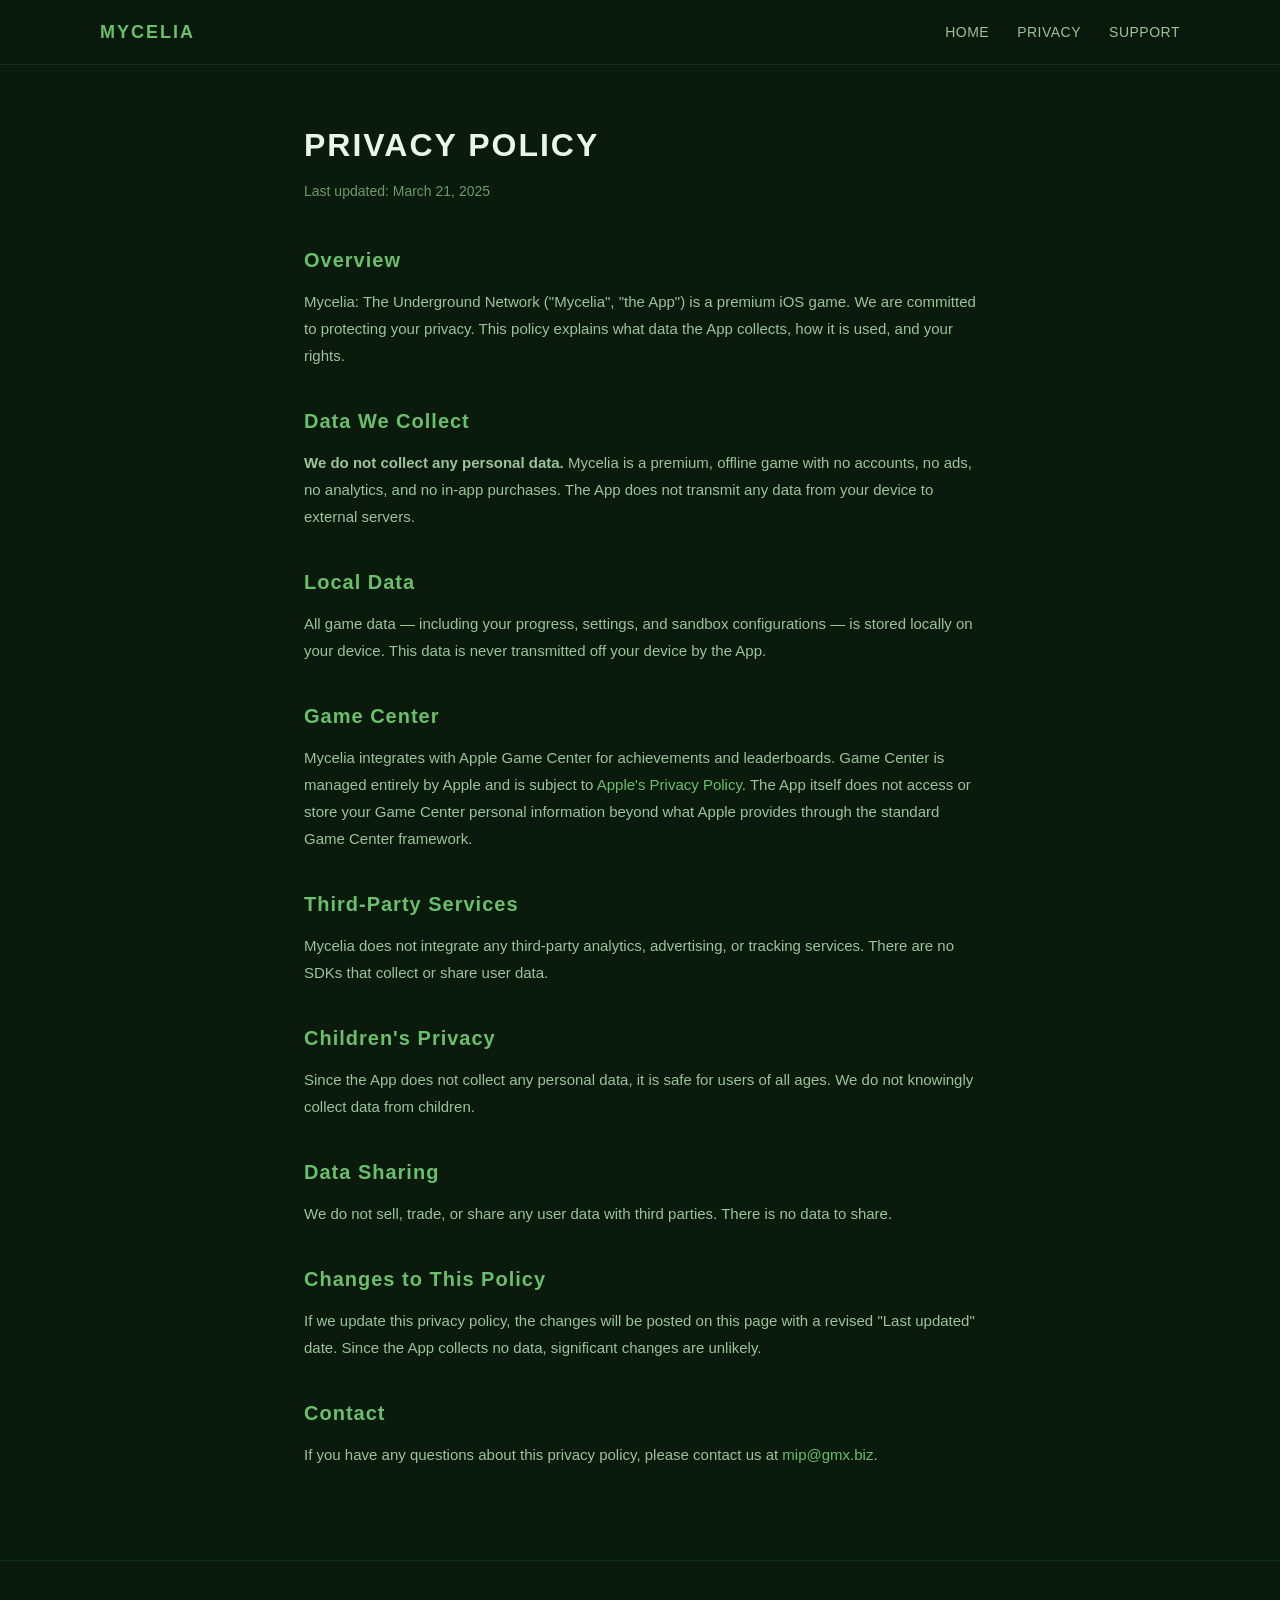
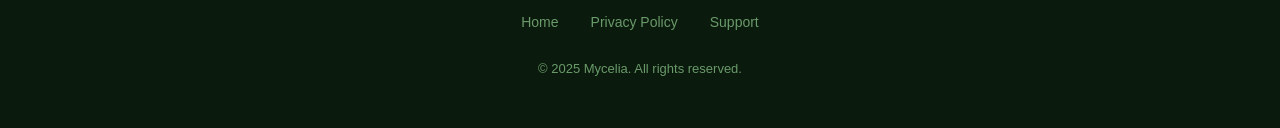
==== docs/privacy.html @ 4af87801 "Add files via upload" ====
<!DOCTYPE html>
<html lang="en">
<head>
  <meta charset="UTF-8">
  <meta name="viewport" content="width=device-width, initial-scale=1.0">
  <title>Privacy Policy — Mycelia: The Underground Network</title>
  <meta name="description" content="Privacy policy for Mycelia: The Underground Network iOS app.">
  <meta name="theme-color" content="#0a1a0d">
  <link rel="stylesheet" href="style.css">
</head>
<body>

<nav class="site-nav" role="navigation" aria-label="Main navigation">
  <div class="nav-inner">
    <a href="index.html" class="logo">Mycelia</a>
    <ul class="nav-links">
      <li><a href="index.html">Home</a></li>
      <li><a href="privacy.html">Privacy</a></li>
      <li><a href="support.html">Support</a></li>
    </ul>
  </div>
</nav>

<main class="legal-page">
  <h1>Privacy Policy</h1>
  <p class="last-updated">Last updated: March 21, 2025</p>

  <h2>Overview</h2>
  <p>Mycelia: The Underground Network ("Mycelia", "the App") is a premium iOS game. We are committed to protecting your privacy. This policy explains what data the App collects, how it is used, and your rights.</p>

  <h2>Data We Collect</h2>
  <p><strong>We do not collect any personal data.</strong> Mycelia is a premium, offline game with no accounts, no ads, no analytics, and no in-app purchases. The App does not transmit any data from your device to external servers.</p>

  <h2>Local Data</h2>
  <p>All game data — including your progress, settings, and sandbox configurations — is stored locally on your device. This data is never transmitted off your device by the App.</p>

  <h2>Game Center</h2>
  <p>Mycelia integrates with Apple Game Center for achievements and leaderboards. Game Center is managed entirely by Apple and is subject to <a href="https://www.apple.com/legal/privacy/" rel="noopener noreferrer" target="_blank">Apple's Privacy Policy</a>. The App itself does not access or store your Game Center personal information beyond what Apple provides through the standard Game Center framework.</p>

  <h2>Third-Party Services</h2>
  <p>Mycelia does not integrate any third-party analytics, advertising, or tracking services. There are no SDKs that collect or share user data.</p>

  <h2>Children's Privacy</h2>
  <p>Since the App does not collect any personal data, it is safe for users of all ages. We do not knowingly collect data from children.</p>

  <h2>Data Sharing</h2>
  <p>We do not sell, trade, or share any user data with third parties. There is no data to share.</p>

  <h2>Changes to This Policy</h2>
  <p>If we update this privacy policy, the changes will be posted on this page with a revised "Last updated" date. Since the App collects no data, significant changes are unlikely.</p>

  <h2>Contact</h2>
  <p>If you have any questions about this privacy policy, please contact us at <a href="mailto:mip@gmx.biz">mip@gmx.biz</a>.</p>
</main>

<footer class="site-footer">
  <div class="footer-inner">
    <ul class="footer-links">
      <li><a href="index.html">Home</a></li>
      <li><a href="privacy.html">Privacy Policy</a></li>
      <li><a href="support.html">Support</a></li>
    </ul>
    <p class="footer-copy">&copy; 2025 Mycelia. All rights reserved.</p>
  </div>
</footer>

</body>
</html>
---- docs/style.css ----
/* ── Mycelia Website ── */
:root {
  --bg-dark: #0a1a0d;
  --bg-card: #132117;
  --bg-card-hover: #1a2f1e;
  --green-accent: #6abf6a;
  --green-light: #b8e6b8;
  --green-muted: #3d7a3d;
  --gold: #ffd700;
  --text-primary: #e8f5e8;
  --text-secondary: #9bc49b;
  --text-muted: #6a9a6a;
  --font-body: -apple-system, BlinkMacSystemFont, 'Segoe UI', Roboto, Helvetica, Arial, sans-serif;
  --font-display: 'SF Pro Display', -apple-system, BlinkMacSystemFont, 'Segoe UI', Roboto, sans-serif;
  --max-width: 1080px;
  --radius: 16px;
}

*, *::before, *::after {
  box-sizing: border-box;
  margin: 0;
  padding: 0;
}

html {
  scroll-behavior: smooth;
  -webkit-text-size-adjust: 100%;
}

body {
  font-family: var(--font-body);
  background: var(--bg-dark);
  color: var(--text-primary);
  line-height: 1.6;
  min-height: 100vh;
  overflow-x: hidden;
}

a {
  color: var(--green-accent);
  text-decoration: none;
  transition: color 0.2s;
}
a:hover {
  color: var(--green-light);
}

img {
  max-width: 100%;
  height: auto;
  display: block;
}

/* ── Navigation ── */
.site-nav {
  position: fixed;
  top: 0;
  left: 0;
  right: 0;
  z-index: 100;
  background: rgba(10, 26, 13, 0.92);
  backdrop-filter: blur(12px);
  -webkit-backdrop-filter: blur(12px);
  border-bottom: 1px solid rgba(106, 191, 106, 0.15);
  padding: 0 24px;
}
.site-nav .nav-inner {
  max-width: var(--max-width);
  margin: 0 auto;
  display: flex;
  align-items: center;
  justify-content: space-between;
  height: 64px;
}
.site-nav .logo {
  font-family: var(--font-display);
  font-size: 18px;
  font-weight: 700;
  letter-spacing: 2px;
  color: var(--green-accent);
  text-transform: uppercase;
}
.nav-links {
  display: flex;
  gap: 28px;
  list-style: none;
}
.nav-links a {
  font-size: 14px;
  font-weight: 500;
  color: var(--text-secondary);
  letter-spacing: 0.5px;
  text-transform: uppercase;
  transition: color 0.2s;
}
.nav-links a:hover {
  color: var(--green-accent);
}

/* ── Hero ── */
.hero {
  padding: 160px 24px 80px;
  text-align: center;
  position: relative;
  overflow: hidden;
  background: radial-gradient(ellipse at 50% 0%, rgba(106, 191, 106, 0.08) 0%, transparent 70%);
}
.hero h1 {
  font-family: var(--font-display);
  font-size: clamp(36px, 6vw, 64px);
  font-weight: 800;
  letter-spacing: 4px;
  text-transform: uppercase;
  color: var(--text-primary);
  margin-bottom: 16px;
}
.hero h1 span {
  display: block;
  font-size: clamp(16px, 2.5vw, 24px);
  font-weight: 400;
  letter-spacing: 6px;
  color: var(--green-accent);
  margin-top: 8px;
}
.hero .tagline {
  font-size: clamp(16px, 2vw, 22px);
  color: var(--text-secondary);
  max-width: 560px;
  margin: 0 auto 40px;
  line-height: 1.5;
}
.hero .cta-group {
  display: flex;
  gap: 16px;
  justify-content: center;
  flex-wrap: wrap;
}
.btn-primary {
  display: inline-flex;
  align-items: center;
  gap: 10px;
  padding: 14px 32px;
  background: var(--green-accent);
  color: var(--bg-dark);
  border-radius: 50px;
  font-weight: 700;
  font-size: 16px;
  letter-spacing: 0.5px;
  transition: background 0.2s, transform 0.15s;
}
.btn-primary:hover {
  background: var(--green-light);
  color: var(--bg-dark);
  transform: translateY(-2px);
}
.btn-primary svg {
  width: 20px;
  height: 20px;
}
.btn-secondary {
  display: inline-flex;
  align-items: center;
  gap: 10px;
  padding: 14px 32px;
  background: transparent;
  color: var(--green-accent);
  border: 2px solid var(--green-accent);
  border-radius: 50px;
  font-weight: 700;
  font-size: 16px;
  letter-spacing: 0.5px;
  transition: background 0.2s, transform 0.15s;
}
.btn-secondary:hover {
  background: rgba(106, 191, 106, 0.1);
  transform: translateY(-2px);
}

/* ── Sections ── */
.section {
  padding: 80px 24px;
  max-width: var(--max-width);
  margin: 0 auto;
}
.section-title {
  font-family: var(--font-display);
  font-size: clamp(24px, 3.5vw, 40px);
  font-weight: 700;
  letter-spacing: 2px;
  text-transform: uppercase;
  text-align: center;
  margin-bottom: 12px;
  color: var(--text-primary);
}
.section-subtitle {
  text-align: center;
  color: var(--text-secondary);
  font-size: 17px;
  max-width: 600px;
  margin: 0 auto 48px;
}

/* ── About / Pitch ── */
.about-grid {
  display: grid;
  grid-template-columns: 1fr 1fr;
  gap: 48px;
  align-items: center;
}
.about-text p {
  color: var(--text-secondary);
  font-size: 16px;
  line-height: 1.8;
  margin-bottom: 16px;
}
.about-image {
  border-radius: var(--radius);
  overflow: hidden;
  box-shadow: 0 24px 48px rgba(0, 0, 0, 0.4);
  border: 1px solid rgba(106, 191, 106, 0.12);
}

/* ── Features ── */
.features-grid {
  display: grid;
  grid-template-columns: repeat(auto-fit, minmax(280px, 1fr));
  gap: 24px;
}
.feature-card {
  background: var(--bg-card);
  border: 1px solid rgba(106, 191, 106, 0.1);
  border-radius: var(--radius);
  padding: 32px;
  transition: transform 0.2s, border-color 0.2s;
}
.feature-card:hover {
  transform: translateY(-4px);
  border-color: rgba(106, 191, 106, 0.25);
}
.feature-icon {
  font-size: 32px;
  margin-bottom: 16px;
}
.feature-card h3 {
  font-family: var(--font-display);
  font-size: 18px;
  font-weight: 700;
  letter-spacing: 1px;
  text-transform: uppercase;
  margin-bottom: 8px;
  color: var(--green-accent);
}
.feature-card p {
  color: var(--text-secondary);
  font-size: 15px;
  line-height: 1.6;
}

/* ── Biomes ── */
.biomes-grid {
  display: grid;
  grid-template-columns: repeat(auto-fit, minmax(180px, 1fr));
  gap: 20px;
}
.biome-card {
  background: var(--bg-card);
  border: 1px solid rgba(106, 191, 106, 0.1);
  border-radius: var(--radius);
  padding: 28px 20px;
  text-align: center;
  transition: transform 0.2s, border-color 0.2s;
}
.biome-card:hover {
  transform: translateY(-4px);
  border-color: rgba(106, 191, 106, 0.25);
}
.biome-emoji {
  font-size: 40px;
  margin-bottom: 12px;
}
.biome-card h3 {
  font-size: 15px;
  font-weight: 700;
  letter-spacing: 1px;
  text-transform: uppercase;
  margin-bottom: 6px;
  color: var(--green-accent);
}
.biome-card p {
  color: var(--text-muted);
  font-size: 13px;
  line-height: 1.5;
}

/* ── Screenshots ── */
.screenshots-section {
  background: linear-gradient(180deg, transparent 0%, rgba(106, 191, 106, 0.03) 50%, transparent 100%);
}
.screenshots-scroll {
  display: flex;
  gap: 20px;
  overflow-x: auto;
  scroll-snap-type: x mandatory;
  -webkit-overflow-scrolling: touch;
  padding: 8px 0 24px;
  scrollbar-width: thin;
  scrollbar-color: var(--green-muted) transparent;
}
.screenshots-scroll::-webkit-scrollbar {
  height: 6px;
}
.screenshots-scroll::-webkit-scrollbar-track {
  background: transparent;
}
.screenshots-scroll::-webkit-scrollbar-thumb {
  background: var(--green-muted);
  border-radius: 3px;
}
.screenshot-item {
  flex: 0 0 auto;
  scroll-snap-align: center;
  width: 260px;
  border-radius: var(--radius);
  overflow: hidden;
  box-shadow: 0 16px 40px rgba(0, 0, 0, 0.5);
  border: 1px solid rgba(106, 191, 106, 0.12);
  transition: transform 0.2s;
}
.screenshot-item:hover {
  transform: scale(1.03);
}
.screenshot-item img {
  width: 100%;
  height: auto;
  display: block;
}
.screenshot-caption {
  background: var(--bg-card);
  padding: 12px 16px;
  font-size: 13px;
  font-weight: 600;
  color: var(--text-secondary);
  letter-spacing: 0.5px;
  text-align: center;
}

/* ── Highlights strip ── */
.highlights {
  display: flex;
  justify-content: center;
  flex-wrap: wrap;
  gap: 40px;
  padding: 48px 24px;
  border-top: 1px solid rgba(106, 191, 106, 0.08);
  border-bottom: 1px solid rgba(106, 191, 106, 0.08);
}
.highlight-item {
  text-align: center;
}
.highlight-number {
  font-family: var(--font-display);
  font-size: 36px;
  font-weight: 800;
  color: var(--gold);
  line-height: 1;
}
.highlight-label {
  font-size: 13px;
  color: var(--text-muted);
  text-transform: uppercase;
  letter-spacing: 1px;
  margin-top: 4px;
}

/* ── Footer ── */
.site-footer {
  padding: 48px 24px;
  border-top: 1px solid rgba(106, 191, 106, 0.1);
  text-align: center;
}
.footer-inner {
  max-width: var(--max-width);
  margin: 0 auto;
}
.footer-links {
  display: flex;
  justify-content: center;
  gap: 32px;
  list-style: none;
  margin-bottom: 24px;
}
.footer-links a {
  font-size: 14px;
  color: var(--text-muted);
  transition: color 0.2s;
}
.footer-links a:hover {
  color: var(--green-accent);
}
.footer-copy {
  font-size: 13px;
  color: var(--text-muted);
}

/* ── Legal pages (Privacy / Support) ── */
.legal-page {
  padding: 120px 24px 80px;
  max-width: 720px;
  margin: 0 auto;
}
.legal-page h1 {
  font-family: var(--font-display);
  font-size: 32px;
  font-weight: 700;
  letter-spacing: 2px;
  text-transform: uppercase;
  margin-bottom: 8px;
}
.legal-page .last-updated {
  color: var(--text-muted);
  font-size: 14px;
  margin-bottom: 40px;
}
.legal-page h2 {
  font-family: var(--font-display);
  font-size: 20px;
  font-weight: 700;
  letter-spacing: 1px;
  margin-top: 36px;
  margin-bottom: 12px;
  color: var(--green-accent);
}
.legal-page p,
.legal-page li {
  color: var(--text-secondary);
  font-size: 15px;
  line-height: 1.8;
  margin-bottom: 12px;
}
.legal-page ul {
  padding-left: 24px;
}
.legal-page a {
  color: var(--green-accent);
}

/* ── Support page ── */
.support-card {
  background: var(--bg-card);
  border: 1px solid rgba(106, 191, 106, 0.15);
  border-radius: var(--radius);
  padding: 40px;
  text-align: center;
  margin-top: 32px;
  max-width: 480px;
  margin-left: auto;
  margin-right: auto;
}
.support-card .email-link {
  display: inline-block;
  font-size: 20px;
  font-weight: 700;
  color: var(--green-accent);
  margin: 16px 0;
  word-break: break-all;
}
.support-card p {
  color: var(--text-muted);
  font-size: 14px;
  margin-bottom: 0;
}

/* ── Responsive ── */
@media (max-width: 768px) {
  .about-grid {
    grid-template-columns: 1fr;
    gap: 32px;
  }
  .about-image {
    order: -1;
    max-width: 320px;
    margin: 0 auto;
  }
  .highlights {
    gap: 24px;
  }
  .nav-links {
    gap: 16px;
  }
  .nav-links a {
    font-size: 12px;
  }
  .screenshot-item {
    width: 220px;
  }
}

@media (max-width: 480px) {
  .hero {
    padding: 140px 16px 60px;
  }
  .section {
    padding: 60px 16px;
  }
  .hero .cta-group {
    flex-direction: column;
    align-items: center;
  }
  .nav-links {
    gap: 12px;
  }
  .screenshot-item {
    width: 200px;
  }
}
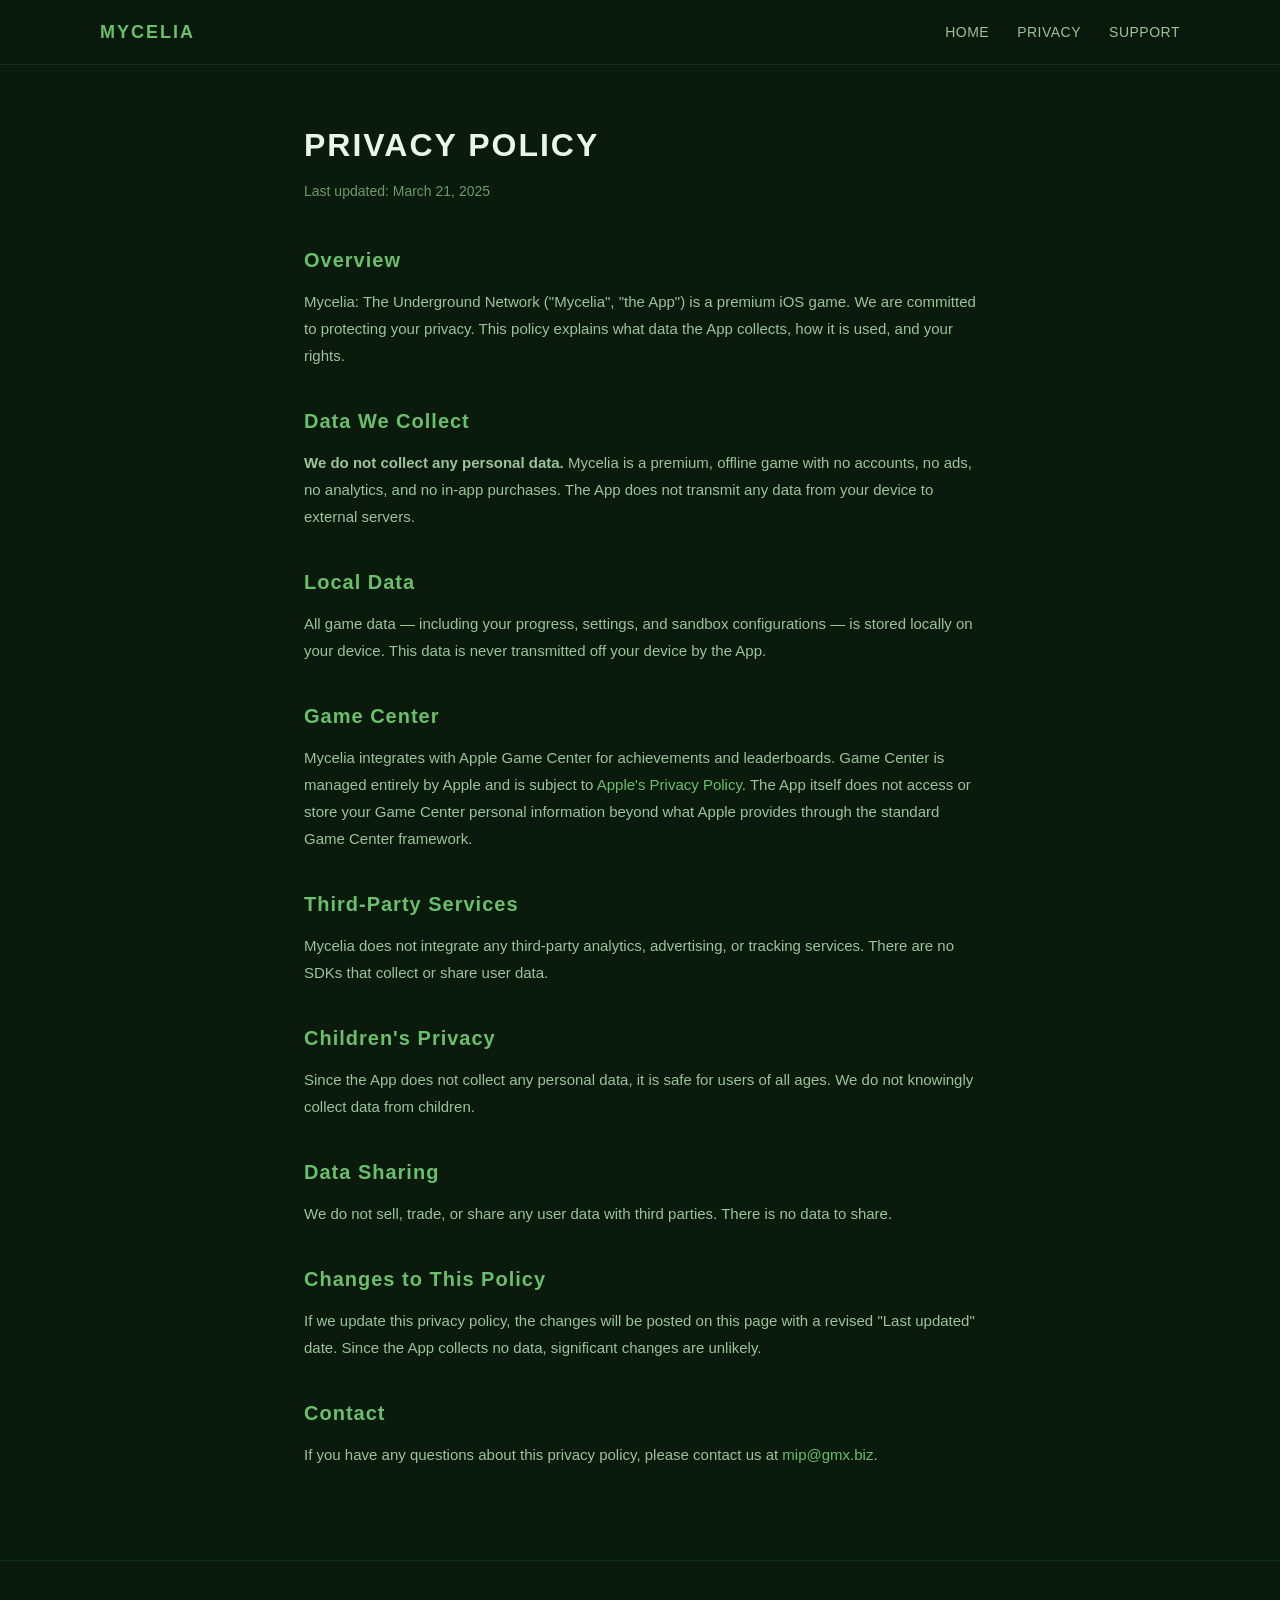
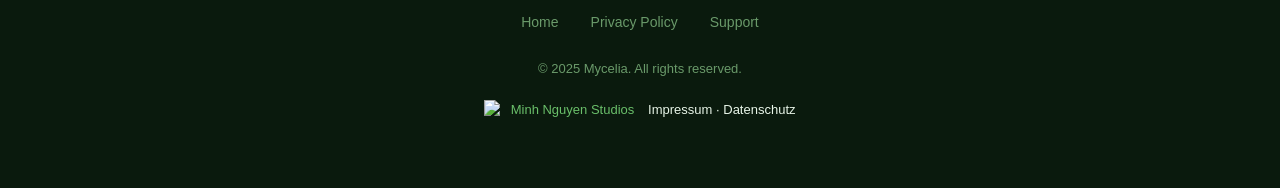
==== commit ab5e5d43: "Footer: Minh Nguyen Studios logo, Impressum und Datenschutz verlinken" ====
--- a/docs/privacy.html
+++ b/docs/privacy.html
@@ -62,6 +62,11 @@
     </ul>
     <p class="footer-copy">&copy; 2025 Mycelia. All rights reserved.</p>
   </div>
+<!-- Minh Nguyen Studios -->
+<div class="minh-studio" style="clear:both;margin:20px auto 0;text-align:center;font-size:13px;line-height:1.6">
+<a href="https://minh.systems/" aria-label="Minh Nguyen Studios" style="display:inline-block"><img src="https://minh.systems/brand/minh_studios_wortmarke_dunkel.svg" alt="Minh Nguyen Studios" width="160" height="40" style="display:block;margin:0 auto;width:160px;height:auto;border:0"></a>
+<a href="https://minh.systems/impressum/" style="color:inherit">Impressum</a> · <a href="https://minh.systems/datenschutz/" style="color:inherit">Datenschutz</a>
+</div>
 </footer>
 
 </body>
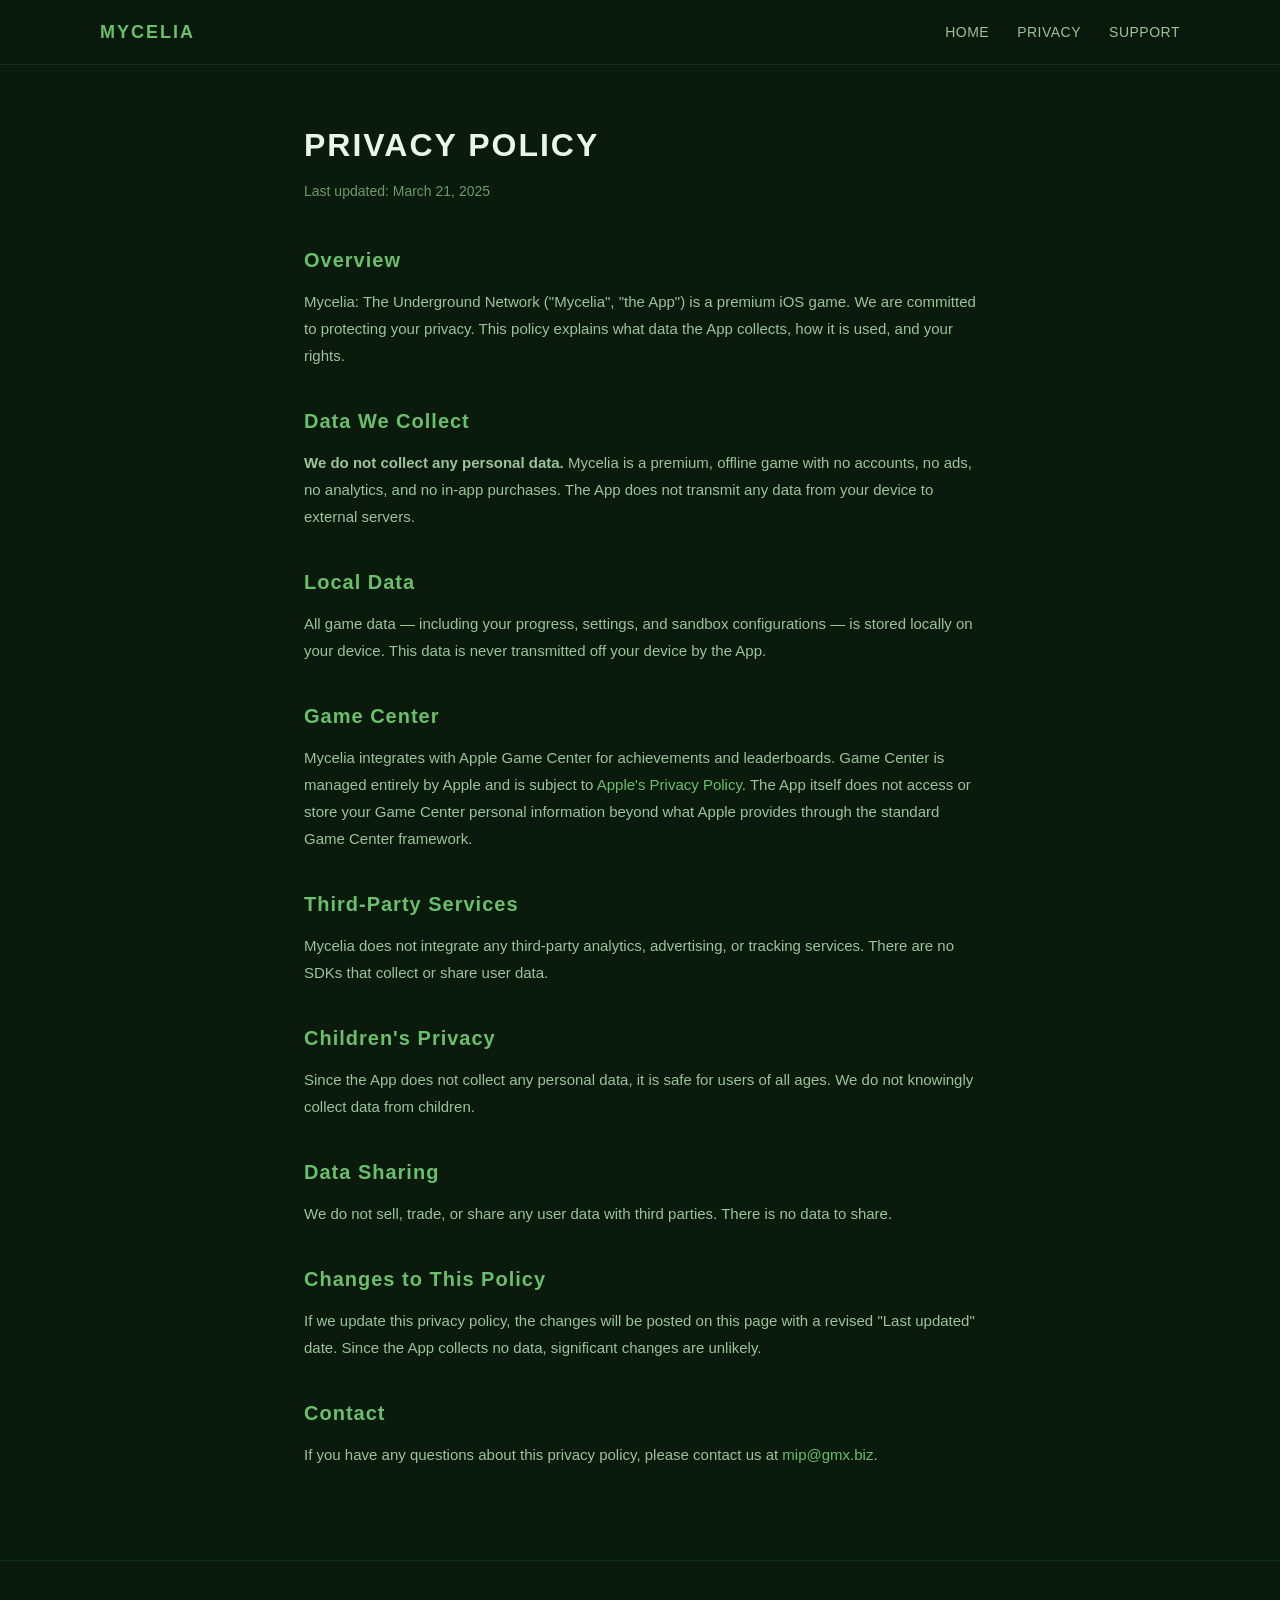
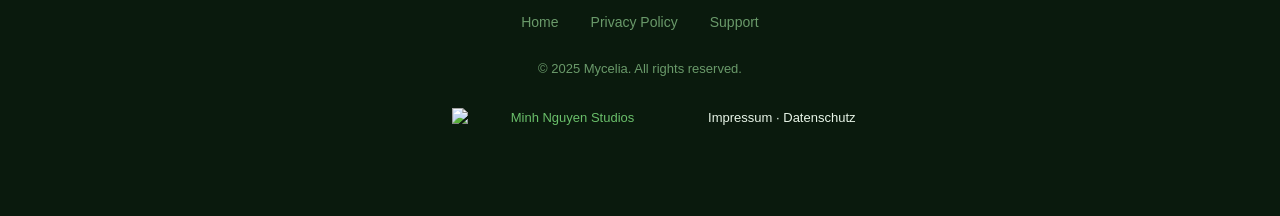
==== commit 68dd77d5: "Studio-Logo größer und präsenter" ====
--- a/docs/privacy.html
+++ b/docs/privacy.html
@@ -64,7 +64,7 @@
   </div>
 <!-- Minh Nguyen Studios -->
 <div class="minh-studio" style="clear:both;margin:20px auto 0;text-align:center;font-size:13px;line-height:1.6">
-<a href="https://minh.systems/" aria-label="Minh Nguyen Studios" style="display:inline-block"><img src="https://minh.systems/brand/minh_studios_wortmarke_dunkel.svg" alt="Minh Nguyen Studios" width="160" height="40" style="display:block;margin:0 auto;width:160px;height:auto;border:0"></a>
+<a href="https://minh.systems/" aria-label="Minh Nguyen Studios" style="display:inline-block"><img src="https://minh.systems/brand/minh_studios_wortmarke_dunkel.svg" alt="Minh Nguyen Studios" width="280" height="70" style="display:block;margin:8px auto 4px;width:280px;max-width:80%;height:auto;border:0"></a>
 <a href="https://minh.systems/impressum/" style="color:inherit">Impressum</a> · <a href="https://minh.systems/datenschutz/" style="color:inherit">Datenschutz</a>
 </div>
 </footer>
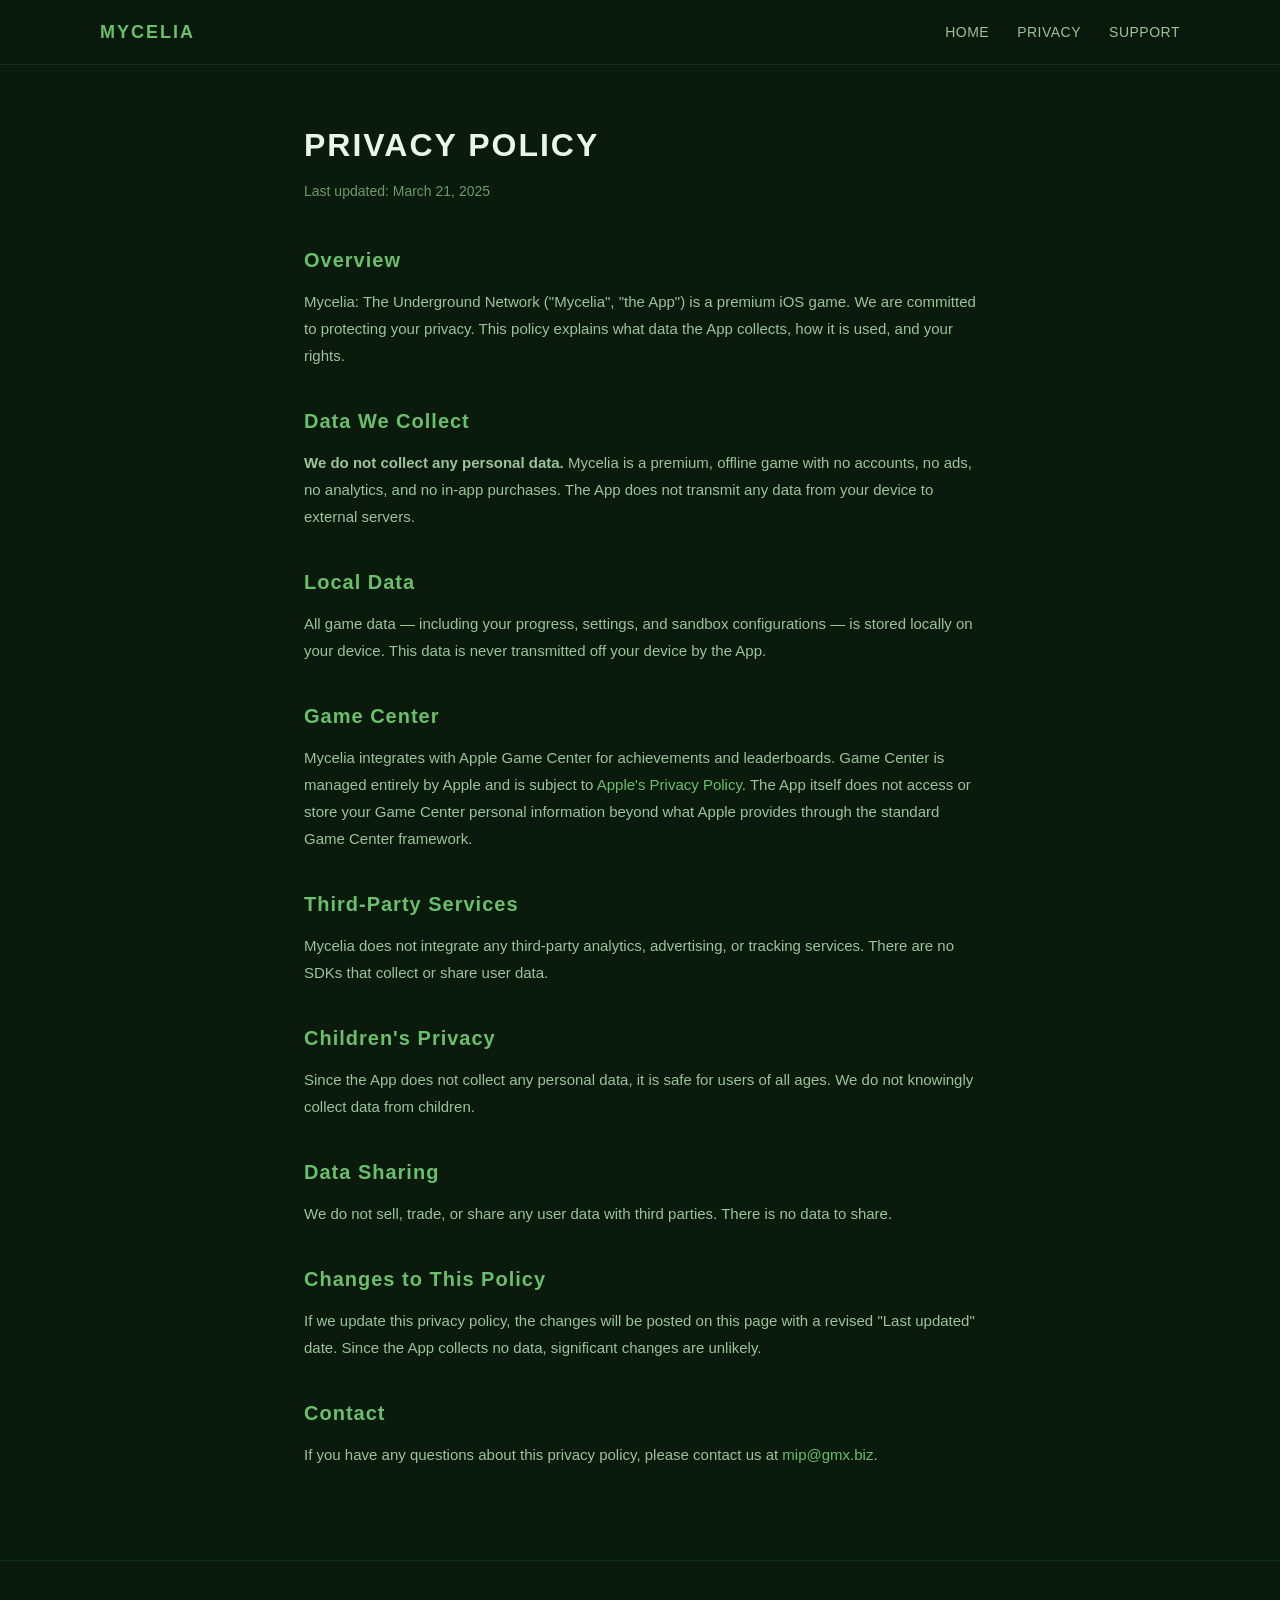
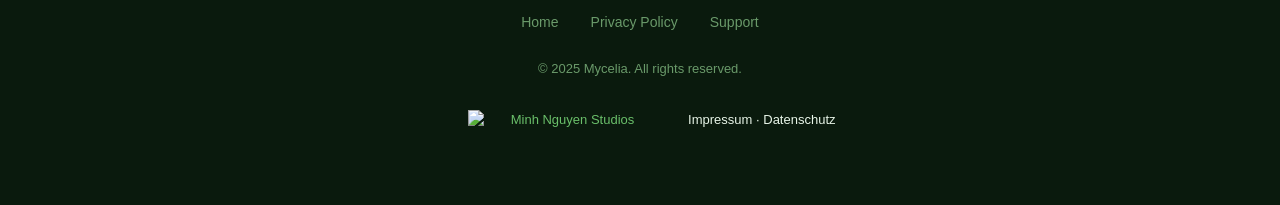
==== commit 818e2cd4: "Studio-Logo: Weißraum entfernt, größer" ====
--- a/docs/privacy.html
+++ b/docs/privacy.html
@@ -64,7 +64,7 @@
   </div>
 <!-- Minh Nguyen Studios -->
 <div class="minh-studio" style="clear:both;margin:20px auto 0;text-align:center;font-size:13px;line-height:1.6">
-<a href="https://minh.systems/" aria-label="Minh Nguyen Studios" style="display:inline-block"><img src="https://minh.systems/brand/minh_studios_wortmarke_dunkel.svg" alt="Minh Nguyen Studios" width="280" height="70" style="display:block;margin:8px auto 4px;width:280px;max-width:80%;height:auto;border:0"></a>
+<a href="https://minh.systems/" aria-label="Minh Nguyen Studios" style="display:inline-block"><img src="https://minh.systems/brand/minh_studios_wortmarke_dunkel.svg" alt="Minh Nguyen Studios" width="240" height="52" style="display:block;margin:10px auto 6px;width:240px;max-width:80%;height:auto;border:0"></a>
 <a href="https://minh.systems/impressum/" style="color:inherit">Impressum</a> · <a href="https://minh.systems/datenschutz/" style="color:inherit">Datenschutz</a>
 </div>
 </footer>
